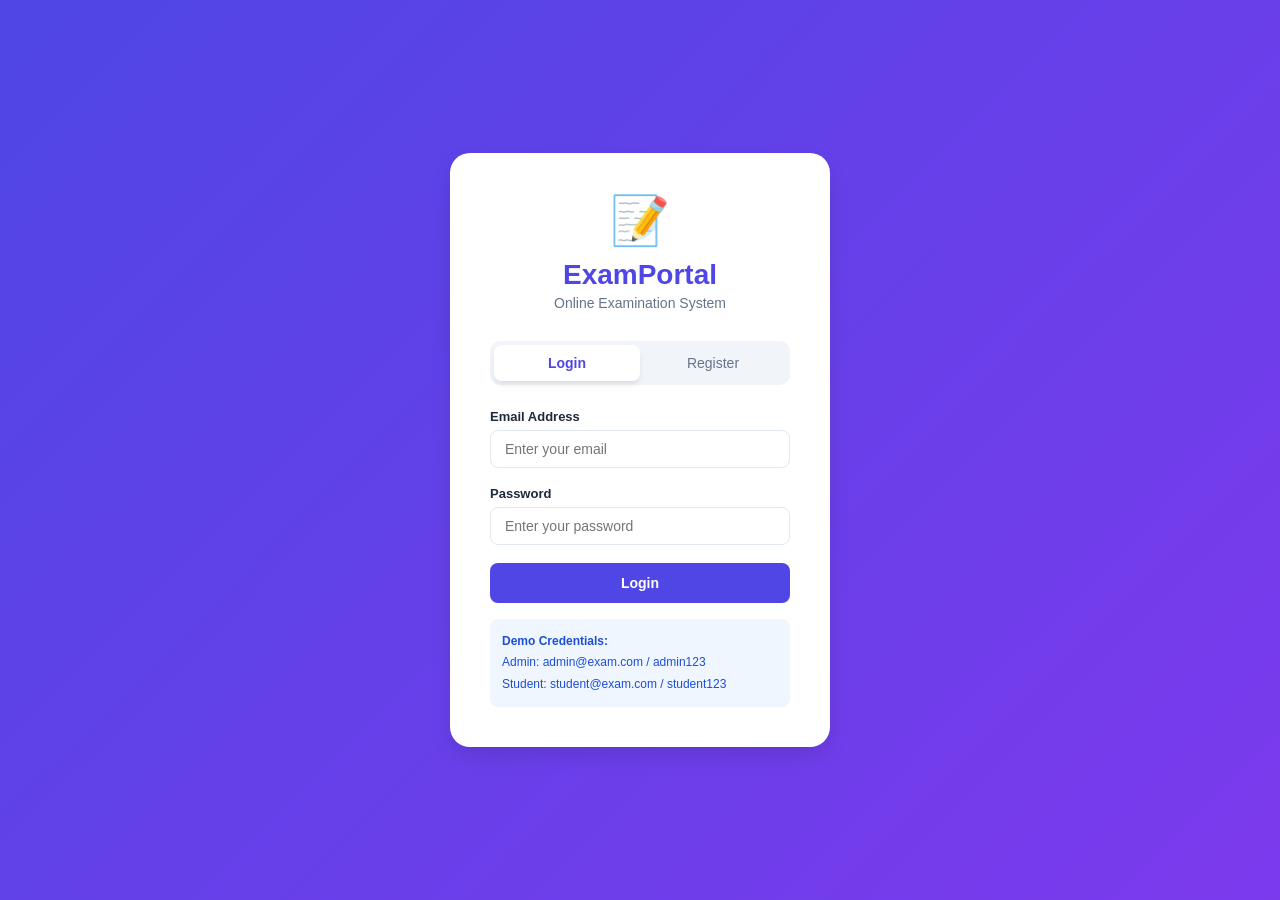
==== online-exam-portal/online-exam-portal/frontend/index.html @ 6cc7e075 "Add files via upload" ====
<!DOCTYPE html>
<html lang="en">
<head>
    <meta charset="UTF-8">
    <meta name="viewport" content="width=device-width, initial-scale=1.0">
    <title>Online Exam Portal - Login</title>
    <link rel="stylesheet" href="css/style.css">
</head>
<body class="auth-body">

<div class="auth-container">
    <div class="auth-card">
        <div class="auth-logo">
            <div class="logo-icon">📝</div>
            <h1>ExamPortal</h1>
            <p>Online Examination System</p>
        </div>

        <!-- Toggle Tabs -->
        <div class="auth-tabs">
            <button class="tab-btn active" onclick="showTab('login')">Login</button>
            <button class="tab-btn" onclick="showTab('register')">Register</button>
        </div>

        <!-- Login Form -->
        <div id="loginTab" class="tab-content">
            <div class="alert" id="loginAlert"></div>
            <div class="form-group">
                <label>Email Address</label>
                <input type="email" id="loginEmail" placeholder="Enter your email" required>
            </div>
            <div class="form-group">
                <label>Password</label>
                <input type="password" id="loginPassword" placeholder="Enter your password" required>
            </div>
            <button class="btn btn-primary btn-full" onclick="login()">
                <span id="loginBtnText">Login</span>
            </button>
            <div class="demo-creds">
                <p><strong>Demo Credentials:</strong></p>
                <p>Admin: admin@exam.com / admin123</p>
                <p>Student: student@exam.com / student123</p>
            </div>
        </div>

        <!-- Register Form -->
        <div id="registerTab" class="tab-content hidden">
            <div class="alert" id="registerAlert"></div>
            <div class="form-group">
                <label>Full Name</label>
                <input type="text" id="regName" placeholder="Enter your full name" required>
            </div>
            <div class="form-group">
                <label>Email Address</label>
                <input type="email" id="regEmail" placeholder="Enter your email" required>
            </div>
            <div class="form-group">
                <label>Password</label>
                <input type="password" id="regPassword" placeholder="Create a password" required>
            </div>
            <button class="btn btn-primary btn-full" onclick="register()">Create Account</button>
        </div>
    </div>
</div>

<script src="js/app.js"></script>
<script>
    // Redirect if already logged in
    if (localStorage.getItem('token')) {
        const role = localStorage.getItem('role');
        window.location.href = role === 'ADMIN' ? 'admin-dashboard.html' : 'student-dashboard.html';
    }

    function showTab(tab) {
        document.querySelectorAll('.tab-content').forEach(t => t.classList.add('hidden'));
        document.querySelectorAll('.tab-btn').forEach(b => b.classList.remove('active'));
        document.getElementById(tab + 'Tab').classList.remove('hidden');
        event.target.classList.add('active');
    }

    async function login() {
        const email = document.getElementById('loginEmail').value;
        const password = document.getElementById('loginPassword').value;
        const btn = document.getElementById('loginBtnText');

        if (!email || !password) {
            showAlert('loginAlert', 'Please fill all fields', 'error');
            return;
        }

        btn.textContent = 'Logging in...';
        try {
            const res = await api.post('/auth/login', { email, password });
            localStorage.setItem('token', res.token);
            localStorage.setItem('role', res.role);
            localStorage.setItem('name', res.name);
            localStorage.setItem('userId', res.id);

            window.location.href = res.role === 'ADMIN' ? 'admin-dashboard.html' : 'student-dashboard.html';
        } catch (err) {
            showAlert('loginAlert', err.message || 'Login failed', 'error');
            btn.textContent = 'Login';
        }
    }

    async function register() {
        const name = document.getElementById('regName').value;
        const email = document.getElementById('regEmail').value;
        const password = document.getElementById('regPassword').value;

        if (!name || !email || !password) {
            showAlert('registerAlert', 'Please fill all fields', 'error');
            return;
        }

        try {
            const res = await api.post('/auth/register', { name, email, password });
            showAlert('registerAlert', res.message, 'success');
            setTimeout(() => showTab('login'), 1500);
        } catch (err) {
            showAlert('registerAlert', err.message || 'Registration failed', 'error');
        }
    }
</script>
</body>
</html>
---- online-exam-portal/online-exam-portal/frontend/css/style.css ----
/* ============================================
   ONLINE EXAM PORTAL - Main Stylesheet
   ============================================ */

* { margin: 0; padding: 0; box-sizing: border-box; }

:root {
    --primary: #4f46e5;
    --primary-dark: #3730a3;
    --success: #10b981;
    --danger: #ef4444;
    --warning: #f59e0b;
    --bg: #f1f5f9;
    --card: #ffffff;
    --text: #1e293b;
    --text-light: #64748b;
    --border: #e2e8f0;
    --radius: 12px;
    --shadow: 0 4px 6px -1px rgba(0,0,0,0.1);
    --shadow-lg: 0 10px 25px -5px rgba(0,0,0,0.15);
}

body { font-family: 'Segoe UI', sans-serif; background: var(--bg); color: var(--text); }

/* ---- AUTH ---- */
.auth-body { min-height: 100vh; display: flex; align-items: center; justify-content: center;
    background: linear-gradient(135deg, #4f46e5 0%, #7c3aed 100%); }

.auth-container { width: 100%; max-width: 420px; padding: 20px; }

.auth-card { background: var(--card); border-radius: 20px; padding: 40px;
    box-shadow: var(--shadow-lg); }

.auth-logo { text-align: center; margin-bottom: 30px; }
.auth-logo .logo-icon { font-size: 48px; margin-bottom: 10px; }
.auth-logo h1 { font-size: 28px; color: var(--primary); font-weight: 700; }
.auth-logo p { color: var(--text-light); font-size: 14px; margin-top: 4px; }

.auth-tabs { display: flex; background: var(--bg); border-radius: 10px; padding: 4px;
    margin-bottom: 24px; }
.tab-btn { flex: 1; padding: 10px; border: none; background: transparent;
    border-radius: 8px; cursor: pointer; font-size: 14px; font-weight: 500;
    color: var(--text-light); transition: all 0.2s; }
.tab-btn.active { background: var(--card); color: var(--primary);
    box-shadow: var(--shadow); font-weight: 600; }

.demo-creds { margin-top: 16px; padding: 12px; background: #eff6ff;
    border-radius: 8px; font-size: 12px; color: #1d4ed8; line-height: 1.8; }

/* ---- NAVBAR ---- */
.navbar { background: var(--card); border-bottom: 1px solid var(--border);
    padding: 0 24px; height: 64px; display: flex; align-items: center;
    gap: 20px; box-shadow: var(--shadow); position: sticky; top: 0; z-index: 100; }

.nav-brand { font-size: 20px; font-weight: 700; color: var(--primary); flex-shrink: 0; }
.nav-links { display: flex; gap: 8px; flex: 1; }
.nav-btn { padding: 8px 16px; border: none; background: transparent;
    border-radius: 8px; cursor: pointer; font-size: 14px; color: var(--text-light);
    transition: all 0.2s; }
.nav-btn:hover { background: var(--bg); color: var(--text); }
.nav-btn.active { background: #eff6ff; color: var(--primary); font-weight: 600; }

.nav-user { display: flex; align-items: center; gap: 12px; font-size: 14px;
    color: var(--text-light); flex-shrink: 0; }

.badge-admin { background: #fee2e2; color: #dc2626; font-size: 11px;
    padding: 2px 8px; border-radius: 99px; font-weight: 600; }

/* ---- LAYOUT ---- */
.container { max-width: 1200px; margin: 0 auto; padding: 24px; }

.section-header { display: flex; align-items: center; gap: 16px;
    margin-bottom: 24px; flex-wrap: wrap; }
.section-header h2 { font-size: 22px; font-weight: 700; flex: 1; }
.section-header p { color: var(--text-light); font-size: 14px; width: 100%; margin-top: -12px; }

/* ---- CARDS ---- */
.card { background: var(--card); border-radius: var(--radius);
    padding: 24px; box-shadow: var(--shadow); margin-bottom: 16px; }

.cards-grid { display: grid; grid-template-columns: repeat(auto-fill, minmax(300px, 1fr));
    gap: 20px; }

.exam-card { background: var(--card); border-radius: var(--radius);
    padding: 24px; box-shadow: var(--shadow); border: 2px solid transparent;
    transition: all 0.2s; }
.exam-card:hover { border-color: var(--primary); transform: translateY(-2px);
    box-shadow: var(--shadow-lg); }

.exam-card h3 { font-size: 17px; font-weight: 600; margin-bottom: 8px; color: var(--text); }
.exam-card p { font-size: 13px; color: var(--text-light); margin-bottom: 16px; line-height: 1.5; }

.exam-meta { display: flex; gap: 12px; flex-wrap: wrap; margin-bottom: 16px; }
.meta-tag { background: #eff6ff; color: #3b82f6; padding: 4px 10px;
    border-radius: 99px; font-size: 12px; font-weight: 500; }
.meta-tag.green { background: #ecfdf5; color: #10b981; }
.meta-tag.orange { background: #fff7ed; color: #f97316; }

/* ---- STATS ---- */
.stats-grid { display: grid; grid-template-columns: repeat(auto-fit, minmax(200px, 1fr));
    gap: 20px; margin-bottom: 32px; }
.stat-card { background: var(--card); border-radius: var(--radius);
    padding: 28px; box-shadow: var(--shadow); text-align: center;
    border-top: 4px solid var(--primary); }
.stat-num { font-size: 40px; font-weight: 700; color: var(--primary); }
.stat-label { font-size: 14px; color: var(--text-light); margin-top: 4px; }

/* ---- FORMS ---- */
.form-group { margin-bottom: 18px; }
.form-group label { display: block; font-size: 13px; font-weight: 600;
    color: var(--text); margin-bottom: 6px; }
.form-group input, .form-group textarea, .form-group select {
    width: 100%; padding: 10px 14px; border: 1.5px solid var(--border);
    border-radius: 8px; font-size: 14px; color: var(--text);
    transition: border-color 0.2s; outline: none; }
.form-group input:focus, .form-group textarea:focus, .form-group select:focus {
    border-color: var(--primary); }
.form-grid { display: grid; grid-template-columns: 1fr 1fr; gap: 16px; }
.form-grid .full-width { grid-column: 1 / -1; }
.form-actions { display: flex; gap: 12px; margin-top: 20px; }

/* ---- BUTTONS ---- */
.btn { padding: 10px 20px; border: none; border-radius: 8px; cursor: pointer;
    font-size: 14px; font-weight: 600; transition: all 0.2s; display: inline-flex;
    align-items: center; gap: 6px; }
.btn-primary { background: var(--primary); color: white; }
.btn-primary:hover { background: var(--primary-dark); }
.btn-success { background: var(--success); color: white; }
.btn-success:hover { background: #059669; }
.btn-danger { background: var(--danger); color: white; }
.btn-danger:hover { background: #dc2626; }
.btn-outline { background: transparent; border: 1.5px solid var(--border); color: var(--text); }
.btn-outline:hover { border-color: var(--primary); color: var(--primary); }
.btn-full { width: 100%; justify-content: center; padding: 12px; }
.btn-sm { padding: 6px 14px; font-size: 13px; }

/* ---- ALERTS ---- */
.alert { padding: 12px 16px; border-radius: 8px; font-size: 13px;
    margin-bottom: 16px; display: none; }
.alert.show { display: block; }
.alert.success { background: #ecfdf5; color: #065f46; border: 1px solid #6ee7b7; }
.alert.error { background: #fef2f2; color: #991b1b; border: 1px solid #fca5a5; }

/* ---- TABLE ---- */
.table-wrap { overflow-x: auto; background: var(--card);
    border-radius: var(--radius); box-shadow: var(--shadow); }
table { width: 100%; border-collapse: collapse; }
th { background: #f8fafc; padding: 12px 16px; text-align: left;
    font-size: 12px; font-weight: 600; color: var(--text-light);
    text-transform: uppercase; letter-spacing: 0.5px; }
td { padding: 14px 16px; border-bottom: 1px solid var(--border); font-size: 14px; }
tr:last-child td { border-bottom: none; }
tr:hover td { background: #f8fafc; }

.badge { padding: 4px 10px; border-radius: 99px; font-size: 12px; font-weight: 600; }
.badge-pass { background: #ecfdf5; color: #065f46; }
.badge-fail { background: #fef2f2; color: #991b1b; }
.badge-active { background: #ecfdf5; color: #065f46; }
.badge-inactive { background: #f1f5f9; color: #64748b; }

/* ---- EXAM MODAL ---- */
.modal { position: fixed; inset: 0; z-index: 200; display: flex;
    align-items: center; justify-content: center; padding: 20px; }
.modal-overlay { position: absolute; inset: 0; background: rgba(0,0,0,0.5); }
.modal-content { position: relative; background: var(--card); border-radius: 20px;
    width: 100%; max-width: 760px; max-height: 90vh; overflow-y: auto;
    box-shadow: var(--shadow-lg); }

.exam-modal { padding: 0; }
.exam-header { display: flex; justify-content: space-between; align-items: center;
    padding: 20px 28px; border-bottom: 1px solid var(--border); background: var(--primary);
    border-radius: 20px 20px 0 0; }
.exam-header h2 { color: white; font-size: 18px; }
.exam-timer { color: white; font-size: 18px; font-weight: 700;
    background: rgba(255,255,255,0.2); padding: 6px 14px; border-radius: 8px; }
.exam-timer.warning { background: var(--danger); animation: pulse 1s infinite; }

@keyframes pulse { 0%,100% { opacity: 1; } 50% { opacity: 0.7; } }

.exam-progress { padding: 16px 28px; border-bottom: 1px solid var(--border); }
.exam-progress span { font-size: 13px; color: var(--text-light); }
.progress-bar { height: 6px; background: var(--border); border-radius: 99px; margin-top: 8px; }
.progress-fill { height: 100%; background: var(--primary); border-radius: 99px; transition: width 0.3s; }

#questionContainer { padding: 28px; }
.question-num { font-size: 12px; color: var(--text-light); font-weight: 600;
    text-transform: uppercase; margin-bottom: 10px; }
.question-text { font-size: 17px; font-weight: 600; margin-bottom: 20px;
    line-height: 1.5; color: var(--text); }

.options-list { display: flex; flex-direction: column; gap: 10px; }
.option-item { display: flex; align-items: center; gap: 12px; padding: 14px 18px;
    border: 2px solid var(--border); border-radius: 10px; cursor: pointer;
    transition: all 0.2s; }
.option-item:hover { border-color: var(--primary); background: #eff6ff; }
.option-item.selected { border-color: var(--primary); background: #eff6ff; }
.option-item input[type="radio"] { display: none; }
.option-label { width: 28px; height: 28px; border-radius: 50%; background: var(--bg);
    display: flex; align-items: center; justify-content: center;
    font-weight: 700; font-size: 13px; color: var(--text-light); flex-shrink: 0; }
.option-item.selected .option-label { background: var(--primary); color: white; }
.option-text { font-size: 15px; color: var(--text); }

.exam-navigation { display: flex; align-items: center; justify-content: space-between;
    padding: 16px 28px; border-top: 1px solid var(--border); }
.question-dots { display: flex; gap: 6px; flex-wrap: wrap; }
.q-dot { width: 28px; height: 28px; border-radius: 50%; background: var(--border);
    border: none; cursor: pointer; font-size: 11px; font-weight: 600;
    transition: all 0.2s; }
.q-dot.answered { background: var(--success); color: white; }
.q-dot.current { background: var(--primary); color: white; }

.submit-area { padding: 16px 28px; border-top: 1px solid var(--border); }

/* ---- RESULT MODAL ---- */
.result-modal { padding: 40px; text-align: center; }
.result-icon { font-size: 60px; margin-bottom: 16px; }
.result-score { font-size: 48px; font-weight: 700; margin-bottom: 8px; }
.result-score.pass { color: var(--success); }
.result-score.fail { color: var(--danger); }
.result-label { font-size: 16px; color: var(--text-light); margin-bottom: 24px; }
.result-details { background: var(--bg); border-radius: 12px; padding: 20px;
    margin-bottom: 24px; display: grid; grid-template-columns: 1fr 1fr; gap: 12px; }
.result-detail-item { text-align: center; }
.result-detail-item .num { font-size: 22px; font-weight: 700; color: var(--text); }
.result-detail-item .lbl { font-size: 12px; color: var(--text-light); margin-top: 2px; }

/* ---- UTILITIES ---- */
.hidden { display: none !important; }
.loading { text-align: center; padding: 40px; color: var(--text-light); font-size: 16px; }
.empty-state { text-align: center; padding: 60px 20px; color: var(--text-light); }
.empty-state .icon { font-size: 48px; margin-bottom: 12px; }

/* ---- RESPONSIVE ---- */
@media (max-width: 640px) {
    .form-grid { grid-template-columns: 1fr; }
    .navbar { flex-wrap: wrap; height: auto; padding: 12px; gap: 8px; }
    .nav-links { order: 3; width: 100%; }
    .container { padding: 16px; }
    .exam-header { flex-direction: column; gap: 10px; text-align: center; }
    .result-details { grid-template-columns: 1fr; }
}
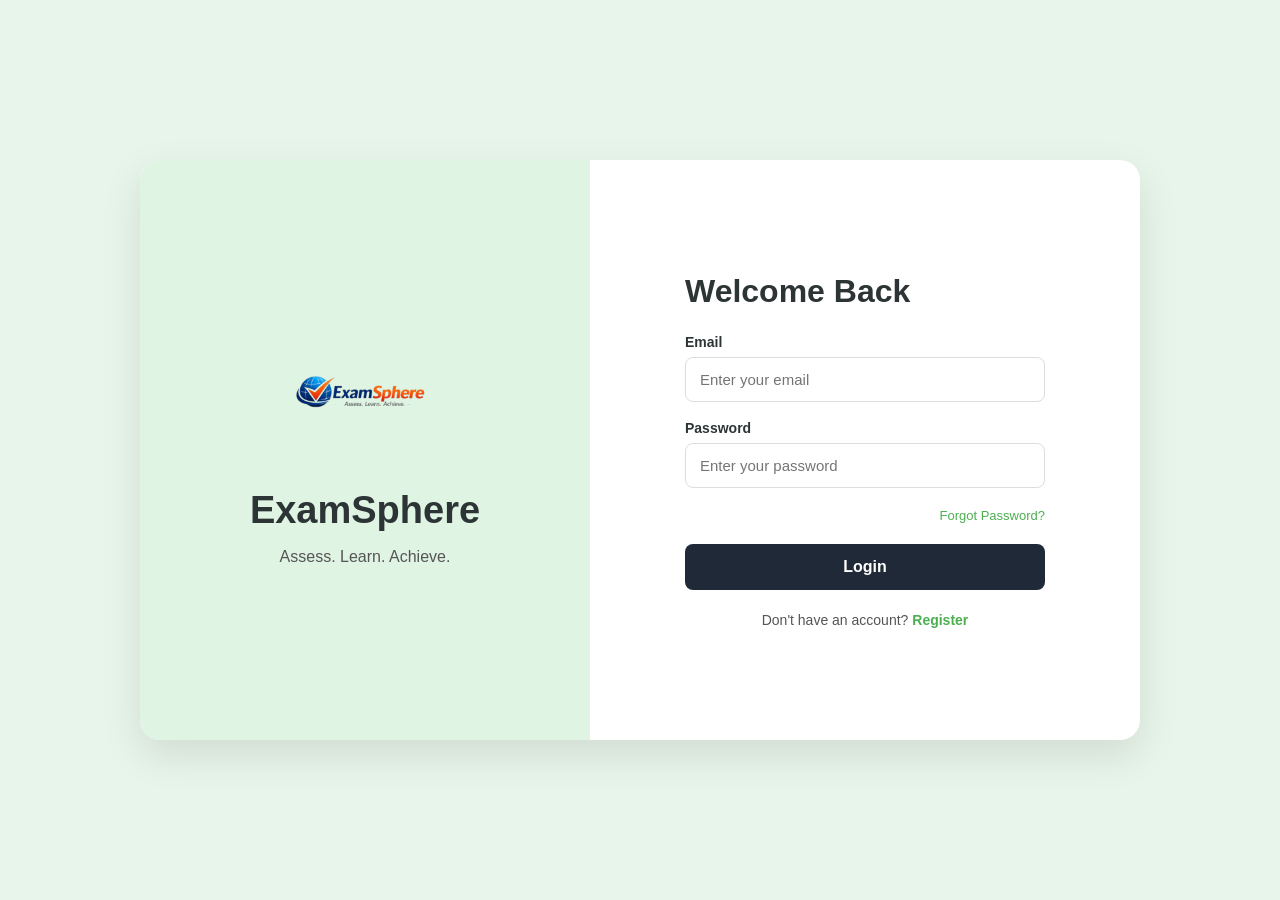
==== commit 309bc6c9: "Update index.html for login page redesign" ====
--- a/online-exam-portal/online-exam-portal/frontend/index.html
+++ b/online-exam-portal/online-exam-portal/frontend/index.html
@@ -3,124 +3,219 @@
 <head>
     <meta charset="UTF-8">
     <meta name="viewport" content="width=device-width, initial-scale=1.0">
-    <title>Online Exam Portal - Login</title>
+    <title>Exam Portal Login</title>
     <link rel="stylesheet" href="css/style.css">
 </head>
-<body class="auth-body">
-
-<div class="auth-container">
-    <div class="auth-card">
-        <div class="auth-logo">
-            <div class="logo-icon">📝</div>
-            <h1>ExamPortal</h1>
-            <p>Online Examination System</p>
-        </div>
-
-        <!-- Toggle Tabs -->
-        <div class="auth-tabs">
-            <button class="tab-btn active" onclick="showTab('login')">Login</button>
-            <button class="tab-btn" onclick="showTab('register')">Register</button>
-        </div>
-
-        <!-- Login Form -->
-        <div id="loginTab" class="tab-content">
-            <div class="alert" id="loginAlert"></div>
-            <div class="form-group">
-                <label>Email Address</label>
+<body>
+<div class="login-page">
+<div class="login-container">
+
+<!-- Left Panel -->
+<div class="left-panel">
+    <img src="static/Logo.png" alt="Exam Portal Logo" class="portal-logo">
+    <h1> ExamSphere</h1>
+    <p>
+        Assess. Learn. Achieve.
+    </p>
+</div>
+
+<!-- Right Panel -->
+<div class="right-panel">
+    <div class="login-box">
+
+        <h2 id="formTitle">Welcome Back</h2>
+        <div class="alert" id="loginAlert"></div>
+
+        <!-- LOGIN FORM -->
+        <div id="loginForm">
+            <div class="input-group">
+                <label>Email </label>
                 <input type="email" id="loginEmail" placeholder="Enter your email" required>
             </div>
-            <div class="form-group">
+            <div class="input-group">
                 <label>Password</label>
                 <input type="password" id="loginPassword" placeholder="Enter your password" required>
             </div>
-            <button class="btn btn-primary btn-full" onclick="login()">
+            <div class="forgot-container">
+                <a href="#" class="forgot" onclick="showForgotPassword(); return false;">Forgot Password?</a>
+            </div>
+            <button class="login-btn" onclick="login()">
                 <span id="loginBtnText">Login</span>
             </button>
-            <div class="demo-creds">
-                <p><strong>Demo Credentials:</strong></p>
+            <div class="register">
+                Don't have an account?
+                <a href="#" onclick="showRegister(); return false;">Register</a>
+            </div>
+            <!-- <div class="demo-creds">
+                <p><strong>Demo Credentials</strong></p>
                 <p>Admin: admin@exam.com / admin123</p>
                 <p>Student: student@exam.com / student123</p>
-            </div>
+            </div> -->
         </div>
 
-        <!-- Register Form -->
-        <div id="registerTab" class="tab-content hidden">
-            <div class="alert" id="registerAlert"></div>
-            <div class="form-group">
+        <!-- REGISTER FORM -->
+        <div id="registerForm" style="display:none;">
+            <div class="input-group">
                 <label>Full Name</label>
                 <input type="text" id="regName" placeholder="Enter your full name" required>
             </div>
-            <div class="form-group">
+            <div class="input-group">
                 <label>Email Address</label>
                 <input type="email" id="regEmail" placeholder="Enter your email" required>
             </div>
-            <div class="form-group">
+            <div class="input-group">
                 <label>Password</label>
-                <input type="password" id="regPassword" placeholder="Create a password" required>
-            </div>
-            <button class="btn btn-primary btn-full" onclick="register()">Create Account</button>
+                <input type="password" id="regPassword" placeholder="Create a password (min 6 chars)" required>
+            </div>
+            <button class="login-btn" onclick="register()">
+                <span id="regBtnText">Register</span>
+            </button>
+            <div class="register">
+                Already have an account?
+                <a href="#" onclick="showLogin(); return false;">Login</a>
+            </div>
         </div>
+
+        <!-- FORGOT PASSWORD FORM -->
+        <div id="forgotForm" style="display:none;">
+            <div class="input-group">
+                <label>Registered Email</label>
+                <input type="email" id="forgotEmail" placeholder="Enter your registered email" required>
+            </div>
+            <div class="input-group">
+                <label>New Password</label>
+                <input type="password" id="forgotNewPassword" placeholder="Enter new password (min 6 chars)" required>
+            </div>
+            <button class="login-btn" onclick="resetPassword()">
+                <span id="forgotBtnText">Reset Password</span>
+            </button>
+            <div class="register">
+                Remember your password?
+                <a href="#" onclick="showLogin(); return false;">Login</a>
+            </div>
+        </div>
+
     </div>
 </div>
 
+</div>
+</div>
+
 <script src="js/app.js"></script>
+
 <script>
-    // Redirect if already logged in
+
+    /* ── Redirect if already logged in ── */
     if (localStorage.getItem('token')) {
         const role = localStorage.getItem('role');
         window.location.href = role === 'ADMIN' ? 'admin-dashboard.html' : 'student-dashboard.html';
     }
 
-    function showTab(tab) {
-        document.querySelectorAll('.tab-content').forEach(t => t.classList.add('hidden'));
-        document.querySelectorAll('.tab-btn').forEach(b => b.classList.remove('active'));
-        document.getElementById(tab + 'Tab').classList.remove('hidden');
-        event.target.classList.add('active');
-    }
-
+    /* ── Alert helper ── */
+    function showAlert(message, type = 'error') {
+        const alertBox = document.getElementById('loginAlert');
+        alertBox.textContent = message;
+        alertBox.className = 'alert ' + type;
+        alertBox.style.display = 'block';
+        setTimeout(() => { alertBox.style.display = 'none'; }, 4000);
+    }
+
+    /* ── Form switchers ── */
+    function showLogin() {
+        document.getElementById('loginForm').style.display    = 'block';
+        document.getElementById('registerForm').style.display = 'none';
+        document.getElementById('forgotForm').style.display   = 'none';
+        document.getElementById('formTitle').textContent      = 'Welcome Back';
+        document.getElementById('loginAlert').style.display   = 'none';
+    }
+
+    function showRegister() {
+        document.getElementById('loginForm').style.display    = 'none';
+        document.getElementById('registerForm').style.display = 'block';
+        document.getElementById('forgotForm').style.display   = 'none';
+        document.getElementById('formTitle').textContent      = 'Create Account';
+        document.getElementById('loginAlert').style.display   = 'none';
+    }
+
+    function showForgotPassword() {
+        document.getElementById('loginForm').style.display    = 'none';
+        document.getElementById('registerForm').style.display = 'none';
+        document.getElementById('forgotForm').style.display   = 'block';
+        document.getElementById('formTitle').textContent      = 'Reset Password';
+        document.getElementById('loginAlert').style.display   = 'none';
+    }
+
+    /* ── LOGIN ── */
     async function login() {
-        const email = document.getElementById('loginEmail').value;
+        const email    = document.getElementById('loginEmail').value.trim();
         const password = document.getElementById('loginPassword').value;
-        const btn = document.getElementById('loginBtnText');
-
-        if (!email || !password) {
-            showAlert('loginAlert', 'Please fill all fields', 'error');
-            return;
-        }
+        const btn      = document.getElementById('loginBtnText');
+
+        if (!email || !password) { showAlert('Please fill all fields'); return; }
 
         btn.textContent = 'Logging in...';
         try {
             const res = await api.post('/auth/login', { email, password });
-            localStorage.setItem('token', res.token);
-            localStorage.setItem('role', res.role);
-            localStorage.setItem('name', res.name);
+
+            localStorage.setItem('token',  res.token);
+            localStorage.setItem('role',   res.role);
+            localStorage.setItem('name',   res.name);
             localStorage.setItem('userId', res.id);
 
-            window.location.href = res.role === 'ADMIN' ? 'admin-dashboard.html' : 'student-dashboard.html';
+            window.location.href = res.role === 'ADMIN'
+                ? 'admin-dashboard.html'
+                : 'student-dashboard.html';
+
         } catch (err) {
-            showAlert('loginAlert', err.message || 'Login failed', 'error');
+            showAlert(err.message || 'Login failed. Check your credentials.');
             btn.textContent = 'Login';
         }
     }
 
+    /* ── REGISTER → POST /api/auth/register ── */
     async function register() {
-        const name = document.getElementById('regName').value;
-        const email = document.getElementById('regEmail').value;
+        const name     = document.getElementById('regName').value.trim();
+        const email    = document.getElementById('regEmail').value.trim();
         const password = document.getElementById('regPassword').value;
-
-        if (!name || !email || !password) {
-            showAlert('registerAlert', 'Please fill all fields', 'error');
-            return;
+        const btn      = document.getElementById('regBtnText');
+
+        if (!name || !email || !password) { showAlert('Please fill all fields'); return; }
+        if (password.length < 6)          { showAlert('Password must be at least 6 characters'); return; }
+
+        btn.textContent = 'Registering...';
+        try {
+            await api.post('/auth/register', { name, email, password, role: 'STUDENT' });
+            showAlert('Registration successful! Please login.', 'success');
+            setTimeout(showLogin, 1500);
+        } catch (err) {
+            showAlert(err.message || 'Registration failed. Email may already be in use.');
+        } finally {
+            btn.textContent = 'Register';
         }
-
+    }
+
+    /* ── RESET PASSWORD → POST /api/auth/reset-password ── */
+    async function resetPassword() {
+        const email       = document.getElementById('forgotEmail').value.trim();
+        const newPassword = document.getElementById('forgotNewPassword').value;
+        const btn         = document.getElementById('forgotBtnText');
+
+        if (!email || !newPassword) { showAlert('Please fill all fields'); return; }
+        if (newPassword.length < 6) { showAlert('Password must be at least 6 characters'); return; }
+
+        btn.textContent = 'Resetting...';
         try {
-            const res = await api.post('/auth/register', { name, email, password });
-            showAlert('registerAlert', res.message, 'success');
-            setTimeout(() => showTab('login'), 1500);
+            await api.post('/auth/reset-password', { email, newPassword });
+            showAlert('Password reset successful! Please login.', 'success');
+            setTimeout(showLogin, 1500);
         } catch (err) {
-            showAlert('registerAlert', err.message || 'Registration failed', 'error');
+            showAlert(err.message || 'Reset failed. Email may not be registered.');
+        } finally {
+            btn.textContent = 'Reset Password';
         }
     }
+
 </script>
+
 </body>
 </html>
--- a/online-exam-portal/online-exam-portal/frontend/css/style.css
+++ b/online-exam-portal/online-exam-portal/frontend/css/style.css
@@ -2,7 +2,7 @@
    ONLINE EXAM PORTAL - Main Stylesheet
    ============================================ */
 
-* { margin: 0; padding: 0; box-sizing: border-box; }
+* { margin: 0; padding: 0; box-sizing: border-box; font-family: 'Segoe UI', sans-serif; }
 
 :root {
     --primary: #4f46e5;
@@ -20,109 +20,452 @@
     --shadow-lg: 0 10px 25px -5px rgba(0,0,0,0.15);
 }
 
-body { font-family: 'Segoe UI', sans-serif; background: var(--bg); color: var(--text); }
-
-/* ---- AUTH ---- */
-.auth-body { min-height: 100vh; display: flex; align-items: center; justify-content: center;
-    background: linear-gradient(135deg, #4f46e5 0%, #7c3aed 100%); }
+html, body {
+    width: 100%;
+    height: 100%;
+}
+
+body { background: var(--bg); color: var(--text); }
+
+/* ============================================
+   LOGIN PAGE
+   ============================================ */
+
+.login-page {
+    width: 100%;
+    min-height: 100vh;
+    background: #e8f5ea;
+    display: flex;
+    justify-content: center;
+    align-items: center;
+    padding: 20px;
+}
+
+.login-container {
+    width: 100%;
+    max-width: 1000px;
+    min-height: 580px;
+    background: white;
+    border-radius: 20px;
+    overflow: hidden;
+    display: flex;
+    box-shadow: 0 15px 40px rgba(0,0,0,0.1);
+}
+
+/* LEFT PANEL */
+.left-panel {
+    width: 45%;
+    background: #dff4e3;
+    display: flex;
+    flex-direction: column;
+    justify-content: center;
+    align-items: center;
+    padding: 40px;
+    text-align: center;
+}
+
+.left-panel img {
+    width: 200px;
+    margin-bottom: 25px;
+}
+
+.left-panel h1 {
+    font-size: 38px;
+    color: #2d3436;
+    margin-bottom: 12px;
+}
+
+.left-panel p {
+    font-size: 16px;
+    color: #555;
+    line-height: 1.6;
+}
+
+/* RIGHT PANEL */
+.right-panel {
+    width: 55%;
+    display: flex;
+    justify-content: center;
+    align-items: center;
+    padding: 40px;
+}
+
+.login-box {
+    width: 100%;
+    max-width: 360px;
+}
+
+.login-box h2 {
+    font-size: 32px;
+    margin-bottom: 24px;
+    color: #2d3436;
+}
+
+/* ALERT */
+.alert {
+    display: none;
+    padding: 12px 16px;
+    border-radius: 8px;
+    font-size: 13px;
+    margin-bottom: 16px;
+}
+.alert.show  { display: block; }
+.alert.error   { background: #fef2f2; color: #991b1b; border: 1px solid #fca5a5; }
+.alert.success { background: #ecfdf5; color: #065f46; border: 1px solid #6ee7b7; }
+
+/* INPUT GROUPS */
+.input-group { margin-bottom: 18px; }
+
+.input-group label {
+    display: block;
+    margin-bottom: 7px;
+    font-weight: 600;
+    font-size: 14px;
+    color: #2d3436;
+}
+
+.input-group input {
+    width: 100%;
+    padding: 13px 14px;
+    border: 1.5px solid #ddd;
+    border-radius: 8px;
+    font-size: 15px;
+    outline: none;
+    transition: border-color 0.2s;
+    color: var(--text);
+}
+
+.input-group input:focus {
+    border-color: #4caf50;
+}
+
+/* FORGOT PASSWORD LINK */
+.forgot-container {
+    text-align: right;
+    margin-top: 6px;
+    margin-bottom: 20px;
+}
+
+.forgot {
+    color: #4caf50;
+    text-decoration: none;
+    font-size: 13px;
+    font-weight: 500;
+}
+
+.forgot:hover { text-decoration: underline; }
+
+/* LOGIN BUTTON */
+.login-btn {
+    width: 100%;
+    padding: 14px;
+    border: none;
+    border-radius: 8px;
+    background: #1f2937;
+    color: white;
+    font-size: 16px;
+    font-weight: 600;
+    cursor: pointer;
+    margin-bottom: 16px;
+    transition: background 0.2s;
+}
+
+.login-btn:hover { background: #111827; }
+
+/* REGISTER LINK */
+.register {
+    text-align: center;
+    margin-top: 6px;
+    font-size: 14px;
+    color: #555;
+}
+
+.register a {
+    color: #4caf50;
+    text-decoration: none;
+    font-weight: 600;
+}
+
+.register a:hover { text-decoration: underline; }
+
+/* DEMO CREDENTIALS */
+.demo-creds {
+    margin-top: 20px;
+    padding: 12px 16px;
+    background: #eff6ff;
+    border-radius: 8px;
+    font-size: 12px;
+    color: #1d4ed8;
+    line-height: 1.9;
+}
+
+.demo-creds p { margin: 0; }
+
+/* RESPONSIVE - stack panels on small screens */
+@media (max-width: 680px) {
+    .login-container {
+        flex-direction: column;
+        min-height: unset;
+        border-radius: 16px;
+    }
+    .left-panel, .right-panel {
+        width: 100%;
+    }
+    .left-panel {
+        padding: 30px 20px;
+        min-height: 180px;
+    }
+    .left-panel h1 { font-size: 28px; }
+    .left-panel img { width: 120px; margin-bottom: 15px; }
+    .right-panel { padding: 30px 20px; }
+}
+
+/* ============================================
+   AUTH (other pages)
+   ============================================ */
+
+.auth-body {
+    min-height: 100vh;
+    display: flex;
+    align-items: center;
+    justify-content: center;
+    background: linear-gradient(135deg, #4f46e5 0%, #7c3aed 100%);
+}
 
 .auth-container { width: 100%; max-width: 420px; padding: 20px; }
 
-.auth-card { background: var(--card); border-radius: 20px; padding: 40px;
-    box-shadow: var(--shadow-lg); }
+.auth-card {
+    background: var(--card);
+    border-radius: 20px;
+    padding: 40px;
+    box-shadow: var(--shadow-lg);
+}
 
 .auth-logo { text-align: center; margin-bottom: 30px; }
 .auth-logo .logo-icon { font-size: 48px; margin-bottom: 10px; }
 .auth-logo h1 { font-size: 28px; color: var(--primary); font-weight: 700; }
 .auth-logo p { color: var(--text-light); font-size: 14px; margin-top: 4px; }
 
-.auth-tabs { display: flex; background: var(--bg); border-radius: 10px; padding: 4px;
-    margin-bottom: 24px; }
-.tab-btn { flex: 1; padding: 10px; border: none; background: transparent;
-    border-radius: 8px; cursor: pointer; font-size: 14px; font-weight: 500;
-    color: var(--text-light); transition: all 0.2s; }
-.tab-btn.active { background: var(--card); color: var(--primary);
-    box-shadow: var(--shadow); font-weight: 600; }
-
-.demo-creds { margin-top: 16px; padding: 12px; background: #eff6ff;
-    border-radius: 8px; font-size: 12px; color: #1d4ed8; line-height: 1.8; }
-
-/* ---- NAVBAR ---- */
-.navbar { background: var(--card); border-bottom: 1px solid var(--border);
-    padding: 0 24px; height: 64px; display: flex; align-items: center;
-    gap: 20px; box-shadow: var(--shadow); position: sticky; top: 0; z-index: 100; }
+.auth-tabs {
+    display: flex;
+    background: var(--bg);
+    border-radius: 10px;
+    padding: 4px;
+    margin-bottom: 24px;
+}
+
+.tab-btn {
+    flex: 1;
+    padding: 10px;
+    border: none;
+    background: transparent;
+    border-radius: 8px;
+    cursor: pointer;
+    font-size: 14px;
+    font-weight: 500;
+    color: var(--text-light);
+    transition: all 0.2s;
+}
+
+.tab-btn.active {
+    background: var(--card);
+    color: var(--primary);
+    box-shadow: var(--shadow);
+    font-weight: 600;
+}
+
+/* ============================================
+   NAVBAR
+   ============================================ */
+
+.navbar {
+    background: var(--card);
+    border-bottom: 1px solid var(--border);
+    padding: 0 24px;
+    height: 64px;
+    display: flex;
+    align-items: center;
+    gap: 20px;
+    box-shadow: var(--shadow);
+    position: sticky;
+    top: 0;
+    z-index: 100;
+}
 
 .nav-brand { font-size: 20px; font-weight: 700; color: var(--primary); flex-shrink: 0; }
 .nav-links { display: flex; gap: 8px; flex: 1; }
-.nav-btn { padding: 8px 16px; border: none; background: transparent;
-    border-radius: 8px; cursor: pointer; font-size: 14px; color: var(--text-light);
-    transition: all 0.2s; }
+
+.nav-btn {
+    padding: 8px 16px;
+    border: none;
+    background: transparent;
+    border-radius: 8px;
+    cursor: pointer;
+    font-size: 14px;
+    color: var(--text-light);
+    transition: all 0.2s;
+}
+
 .nav-btn:hover { background: var(--bg); color: var(--text); }
 .nav-btn.active { background: #eff6ff; color: var(--primary); font-weight: 600; }
 
-.nav-user { display: flex; align-items: center; gap: 12px; font-size: 14px;
-    color: var(--text-light); flex-shrink: 0; }
-
-.badge-admin { background: #fee2e2; color: #dc2626; font-size: 11px;
-    padding: 2px 8px; border-radius: 99px; font-weight: 600; }
-
-/* ---- LAYOUT ---- */
+/* ── Navbar user info fix ── */
+/* ── Navbar user section ── */
+.nav-user {
+    display: flex;
+    flex-direction: row;
+    align-items: center;
+    gap: 10px;
+    flex-shrink: 0;
+}
+
+.nav-username {
+    font-size: 14px;
+    color: var(--text-light);
+    white-space: nowrap;
+}
+
+.badge-admin {
+    background: #fee2e2;
+    color: #dc2626;
+    font-size: 11px;
+    padding: 3px 10px;
+    border-radius: 99px;
+    font-weight: 600;
+    white-space: nowrap;
+}
+
+/* ============================================
+   LAYOUT
+   ============================================ */
+
 .container { max-width: 1200px; margin: 0 auto; padding: 24px; }
 
-.section-header { display: flex; align-items: center; gap: 16px;
-    margin-bottom: 24px; flex-wrap: wrap; }
+.section-header {
+    display: flex;
+    align-items: center;
+    gap: 16px;
+    margin-bottom: 24px;
+    flex-wrap: wrap;
+}
+
 .section-header h2 { font-size: 22px; font-weight: 700; flex: 1; }
 .section-header p { color: var(--text-light); font-size: 14px; width: 100%; margin-top: -12px; }
 
-/* ---- CARDS ---- */
-.card { background: var(--card); border-radius: var(--radius);
-    padding: 24px; box-shadow: var(--shadow); margin-bottom: 16px; }
-
-.cards-grid { display: grid; grid-template-columns: repeat(auto-fill, minmax(300px, 1fr));
-    gap: 20px; }
-
-.exam-card { background: var(--card); border-radius: var(--radius);
-    padding: 24px; box-shadow: var(--shadow); border: 2px solid transparent;
-    transition: all 0.2s; }
-.exam-card:hover { border-color: var(--primary); transform: translateY(-2px);
-    box-shadow: var(--shadow-lg); }
+/* ============================================
+   CARDS
+   ============================================ */
+
+.card {
+    background: var(--card);
+    border-radius: var(--radius);
+    padding: 24px;
+    box-shadow: var(--shadow);
+    margin-bottom: 16px;
+}
+
+.cards-grid {
+    display: grid;
+    grid-template-columns: repeat(auto-fill, minmax(300px, 1fr));
+    gap: 20px;
+}
+
+.exam-card {
+    background: var(--card);
+    border-radius: var(--radius);
+    padding: 24px;
+    box-shadow: var(--shadow);
+    border: 2px solid transparent;
+    transition: all 0.2s;
+}
+
+.exam-card:hover {
+    border-color: var(--primary);
+    transform: translateY(-2px);
+    box-shadow: var(--shadow-lg);
+}
 
 .exam-card h3 { font-size: 17px; font-weight: 600; margin-bottom: 8px; color: var(--text); }
 .exam-card p { font-size: 13px; color: var(--text-light); margin-bottom: 16px; line-height: 1.5; }
 
 .exam-meta { display: flex; gap: 12px; flex-wrap: wrap; margin-bottom: 16px; }
-.meta-tag { background: #eff6ff; color: #3b82f6; padding: 4px 10px;
-    border-radius: 99px; font-size: 12px; font-weight: 500; }
+.meta-tag { background: #eff6ff; color: #3b82f6; padding: 4px 10px; border-radius: 99px; font-size: 12px; font-weight: 500; }
 .meta-tag.green { background: #ecfdf5; color: #10b981; }
 .meta-tag.orange { background: #fff7ed; color: #f97316; }
 
-/* ---- STATS ---- */
-.stats-grid { display: grid; grid-template-columns: repeat(auto-fit, minmax(200px, 1fr));
-    gap: 20px; margin-bottom: 32px; }
-.stat-card { background: var(--card); border-radius: var(--radius);
-    padding: 28px; box-shadow: var(--shadow); text-align: center;
-    border-top: 4px solid var(--primary); }
+/* ============================================
+   STATS
+   ============================================ */
+
+.stats-grid {
+    display: grid;
+    grid-template-columns: repeat(auto-fit, minmax(200px, 1fr));
+    gap: 20px;
+    margin-bottom: 32px;
+}
+
+.stat-card {
+    background: var(--card);
+    border-radius: var(--radius);
+    padding: 28px;
+    box-shadow: var(--shadow);
+    text-align: center;
+    border-top: 4px solid var(--primary);
+}
+
 .stat-num { font-size: 40px; font-weight: 700; color: var(--primary); }
 .stat-label { font-size: 14px; color: var(--text-light); margin-top: 4px; }
 
-/* ---- FORMS ---- */
+/* ============================================
+   FORMS
+   ============================================ */
+
 .form-group { margin-bottom: 18px; }
-.form-group label { display: block; font-size: 13px; font-weight: 600;
-    color: var(--text); margin-bottom: 6px; }
+
+.form-group label {
+    display: block;
+    font-size: 13px;
+    font-weight: 600;
+    color: var(--text);
+    margin-bottom: 6px;
+}
+
 .form-group input, .form-group textarea, .form-group select {
-    width: 100%; padding: 10px 14px; border: 1.5px solid var(--border);
-    border-radius: 8px; font-size: 14px; color: var(--text);
-    transition: border-color 0.2s; outline: none; }
+    width: 100%;
+    padding: 10px 14px;
+    border: 1.5px solid var(--border);
+    border-radius: 8px;
+    font-size: 14px;
+    color: var(--text);
+    transition: border-color 0.2s;
+    outline: none;
+}
+
 .form-group input:focus, .form-group textarea:focus, .form-group select:focus {
-    border-color: var(--primary); }
+    border-color: var(--primary);
+}
+
 .form-grid { display: grid; grid-template-columns: 1fr 1fr; gap: 16px; }
 .form-grid .full-width { grid-column: 1 / -1; }
 .form-actions { display: flex; gap: 12px; margin-top: 20px; }
 
-/* ---- BUTTONS ---- */
-.btn { padding: 10px 20px; border: none; border-radius: 8px; cursor: pointer;
-    font-size: 14px; font-weight: 600; transition: all 0.2s; display: inline-flex;
-    align-items: center; gap: 6px; }
+/* ============================================
+   BUTTONS
+   ============================================ */
+
+.btn {
+    padding: 10px 20px;
+    border: none;
+    border-radius: 8px;
+    cursor: pointer;
+    font-size: 14px;
+    font-weight: 600;
+    transition: all 0.2s;
+    display: inline-flex;
+    align-items: center;
+    gap: 6px;
+}
+
 .btn-primary { background: var(--primary); color: white; }
 .btn-primary:hover { background: var(--primary-dark); }
 .btn-success { background: var(--success); color: white; }
@@ -134,45 +477,90 @@
 .btn-full { width: 100%; justify-content: center; padding: 12px; }
 .btn-sm { padding: 6px 14px; font-size: 13px; }
 
-/* ---- ALERTS ---- */
-.alert { padding: 12px 16px; border-radius: 8px; font-size: 13px;
-    margin-bottom: 16px; display: none; }
-.alert.show { display: block; }
-.alert.success { background: #ecfdf5; color: #065f46; border: 1px solid #6ee7b7; }
-.alert.error { background: #fef2f2; color: #991b1b; border: 1px solid #fca5a5; }
-
-/* ---- TABLE ---- */
-.table-wrap { overflow-x: auto; background: var(--card);
-    border-radius: var(--radius); box-shadow: var(--shadow); }
+/* ============================================
+   TABLE
+   ============================================ */
+
+.table-wrap {
+    overflow-x: auto;
+    background: var(--card);
+    border-radius: var(--radius);
+    box-shadow: var(--shadow);
+}
+
 table { width: 100%; border-collapse: collapse; }
-th { background: #f8fafc; padding: 12px 16px; text-align: left;
-    font-size: 12px; font-weight: 600; color: var(--text-light);
-    text-transform: uppercase; letter-spacing: 0.5px; }
+
+th {
+    background: #f8fafc;
+    padding: 12px 16px;
+    text-align: left;
+    font-size: 12px;
+    font-weight: 600;
+    color: var(--text-light);
+    text-transform: uppercase;
+    letter-spacing: 0.5px;
+}
+
 td { padding: 14px 16px; border-bottom: 1px solid var(--border); font-size: 14px; }
 tr:last-child td { border-bottom: none; }
 tr:hover td { background: #f8fafc; }
 
 .badge { padding: 4px 10px; border-radius: 99px; font-size: 12px; font-weight: 600; }
-.badge-pass { background: #ecfdf5; color: #065f46; }
-.badge-fail { background: #fef2f2; color: #991b1b; }
-.badge-active { background: #ecfdf5; color: #065f46; }
+.badge-pass     { background: #ecfdf5; color: #065f46; }
+.badge-fail     { background: #fef2f2; color: #991b1b; }
+.badge-active   { background: #ecfdf5; color: #065f46; }
 .badge-inactive { background: #f1f5f9; color: #64748b; }
 
-/* ---- EXAM MODAL ---- */
-.modal { position: fixed; inset: 0; z-index: 200; display: flex;
-    align-items: center; justify-content: center; padding: 20px; }
+/* ============================================
+   EXAM MODAL
+   ============================================ */
+
+.modal {
+    position: fixed;
+    inset: 0;
+    z-index: 200;
+    display: flex;
+    align-items: center;
+    justify-content: center;
+    padding: 20px;
+}
+
 .modal-overlay { position: absolute; inset: 0; background: rgba(0,0,0,0.5); }
-.modal-content { position: relative; background: var(--card); border-radius: 20px;
-    width: 100%; max-width: 760px; max-height: 90vh; overflow-y: auto;
-    box-shadow: var(--shadow-lg); }
+
+.modal-content {
+    position: relative;
+    background: var(--card);
+    border-radius: 20px;
+    width: 100%;
+    max-width: 760px;
+    max-height: 90vh;
+    overflow-y: auto;
+    box-shadow: var(--shadow-lg);
+}
 
 .exam-modal { padding: 0; }
-.exam-header { display: flex; justify-content: space-between; align-items: center;
-    padding: 20px 28px; border-bottom: 1px solid var(--border); background: var(--primary);
-    border-radius: 20px 20px 0 0; }
+
+.exam-header {
+    display: flex;
+    justify-content: space-between;
+    align-items: center;
+    padding: 20px 28px;
+    border-bottom: 1px solid var(--border);
+    background: var(--primary);
+    border-radius: 20px 20px 0 0;
+}
+
 .exam-header h2 { color: white; font-size: 18px; }
-.exam-timer { color: white; font-size: 18px; font-weight: 700;
-    background: rgba(255,255,255,0.2); padding: 6px 14px; border-radius: 8px; }
+
+.exam-timer {
+    color: white;
+    font-size: 18px;
+    font-weight: 700;
+    background: rgba(255,255,255,0.2);
+    padding: 6px 14px;
+    border-radius: 8px;
+}
+
 .exam-timer.warning { background: var(--danger); animation: pulse 1s infinite; }
 
 @keyframes pulse { 0%,100% { opacity: 1; } 50% { opacity: 0.7; } }
@@ -183,55 +571,117 @@
 .progress-fill { height: 100%; background: var(--primary); border-radius: 99px; transition: width 0.3s; }
 
 #questionContainer { padding: 28px; }
-.question-num { font-size: 12px; color: var(--text-light); font-weight: 600;
-    text-transform: uppercase; margin-bottom: 10px; }
-.question-text { font-size: 17px; font-weight: 600; margin-bottom: 20px;
-    line-height: 1.5; color: var(--text); }
+.question-num { font-size: 12px; color: var(--text-light); font-weight: 600; text-transform: uppercase; margin-bottom: 10px; }
+.question-text { font-size: 17px; font-weight: 600; margin-bottom: 20px; line-height: 1.5; color: var(--text); }
 
 .options-list { display: flex; flex-direction: column; gap: 10px; }
-.option-item { display: flex; align-items: center; gap: 12px; padding: 14px 18px;
-    border: 2px solid var(--border); border-radius: 10px; cursor: pointer;
-    transition: all 0.2s; }
+
+.option-item {
+    display: flex;
+    align-items: center;
+    gap: 12px;
+    padding: 14px 18px;
+    border: 2px solid var(--border);
+    border-radius: 10px;
+    cursor: pointer;
+    transition: all 0.2s;
+}
+
 .option-item:hover { border-color: var(--primary); background: #eff6ff; }
 .option-item.selected { border-color: var(--primary); background: #eff6ff; }
 .option-item input[type="radio"] { display: none; }
-.option-label { width: 28px; height: 28px; border-radius: 50%; background: var(--bg);
-    display: flex; align-items: center; justify-content: center;
-    font-weight: 700; font-size: 13px; color: var(--text-light); flex-shrink: 0; }
+
+.option-label {
+    width: 28px;
+    height: 28px;
+    border-radius: 50%;
+    background: var(--bg);
+    display: flex;
+    align-items: center;
+    justify-content: center;
+    font-weight: 700;
+    font-size: 13px;
+    color: var(--text-light);
+    flex-shrink: 0;
+}
+
 .option-item.selected .option-label { background: var(--primary); color: white; }
 .option-text { font-size: 15px; color: var(--text); }
 
-.exam-navigation { display: flex; align-items: center; justify-content: space-between;
-    padding: 16px 28px; border-top: 1px solid var(--border); }
+.exam-navigation {
+    display: flex;
+    align-items: center;
+    justify-content: space-between;
+    padding: 16px 28px;
+    border-top: 1px solid var(--border);
+}
+
 .question-dots { display: flex; gap: 6px; flex-wrap: wrap; }
-.q-dot { width: 28px; height: 28px; border-radius: 50%; background: var(--border);
-    border: none; cursor: pointer; font-size: 11px; font-weight: 600;
-    transition: all 0.2s; }
+
+.q-dot {
+    width: 28px;
+    height: 28px;
+    border-radius: 50%;
+    background: var(--border);
+    border: none;
+    cursor: pointer;
+    font-size: 11px;
+    font-weight: 600;
+    transition: all 0.2s;
+}
+
 .q-dot.answered { background: var(--success); color: white; }
-.q-dot.current { background: var(--primary); color: white; }
+.q-dot.current  { background: var(--primary); color: white; }
 
 .submit-area { padding: 16px 28px; border-top: 1px solid var(--border); }
 
-/* ---- RESULT MODAL ---- */
+/* ============================================
+   RESULT MODAL
+   ============================================ */
+
 .result-modal { padding: 40px; text-align: center; }
-.result-icon { font-size: 60px; margin-bottom: 16px; }
+.result-icon  { font-size: 60px; margin-bottom: 16px; }
 .result-score { font-size: 48px; font-weight: 700; margin-bottom: 8px; }
 .result-score.pass { color: var(--success); }
 .result-score.fail { color: var(--danger); }
 .result-label { font-size: 16px; color: var(--text-light); margin-bottom: 24px; }
-.result-details { background: var(--bg); border-radius: 12px; padding: 20px;
-    margin-bottom: 24px; display: grid; grid-template-columns: 1fr 1fr; gap: 12px; }
+
+.result-details {
+    background: var(--bg);
+    border-radius: 12px;
+    padding: 20px;
+    margin-bottom: 24px;
+    display: grid;
+    grid-template-columns: 1fr 1fr;
+    gap: 12px;
+}
+
 .result-detail-item { text-align: center; }
 .result-detail-item .num { font-size: 22px; font-weight: 700; color: var(--text); }
 .result-detail-item .lbl { font-size: 12px; color: var(--text-light); margin-top: 2px; }
 
-/* ---- UTILITIES ---- */
+/* ============================================
+   UTILITIES
+   ============================================ */
+
 .hidden { display: none !important; }
 .loading { text-align: center; padding: 40px; color: var(--text-light); font-size: 16px; }
 .empty-state { text-align: center; padding: 60px 20px; color: var(--text-light); }
 .empty-state .icon { font-size: 48px; margin-bottom: 12px; }
 
-/* ---- RESPONSIVE ---- */
+/* ============================================
+   RESPONSIVE
+   ============================================ */
+
+@media (max-width: 680px) {
+    .login-container { flex-direction: column; min-height: unset; border-radius: 16px; }
+    .left-panel, .right-panel { width: 100%; }
+    .left-panel { padding: 30px 20px; min-height: 160px; }
+    .left-panel h1 { font-size: 26px; }
+    .left-panel img { width: 100px; margin-bottom: 12px; }
+    .right-panel { padding: 30px 20px; }
+}
+
 @media (max-width: 640px) {
     .form-grid { grid-template-columns: 1fr; }
     .navbar { flex-wrap: wrap; height: auto; padding: 12px; gap: 8px; }
